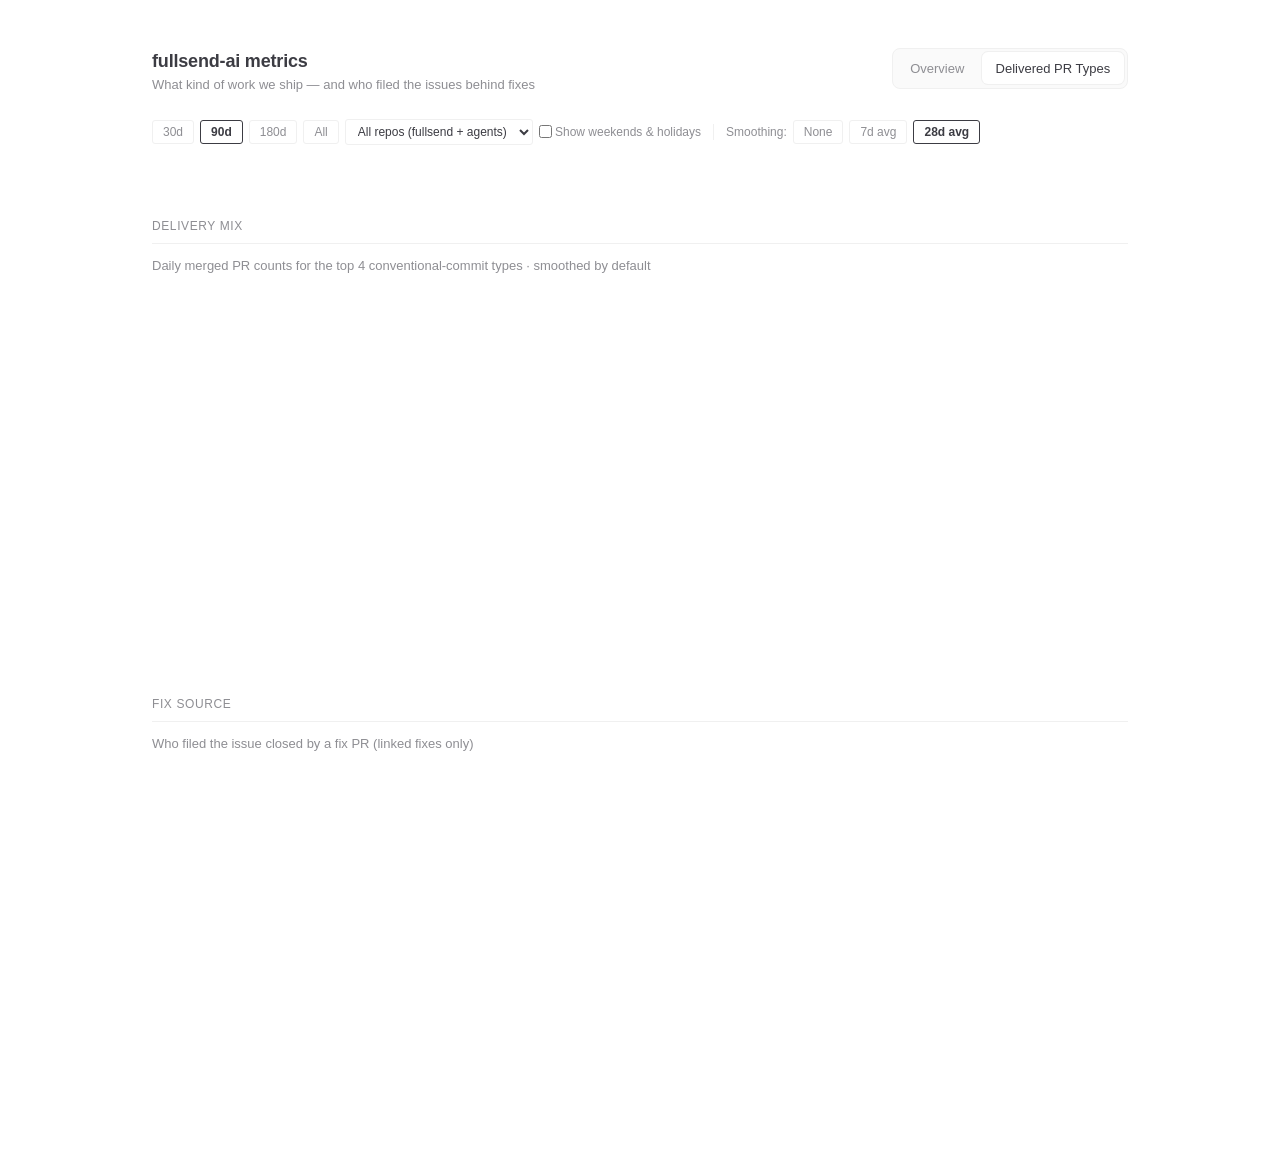
==== docs/delivered-pr-types.html @ 55662b65 "feat: add delivered PR type metrics and dashboard tab Add daily collector for conventional-commit PR" ====
<!DOCTYPE html>
<html lang="en">
<head>
  <meta charset="utf-8">
  <meta name="viewport" content="width=device-width, initial-scale=1">
  <title>Delivered PR Types — fullsend-ai metrics</title>
  <link rel="stylesheet" href="style.css">
  <script src="https://d3js.org/d3.v7.min.js"></script>
</head>
<body class="page-delivered">
  <header class="page-header">
    <div>
      <h1>fullsend-ai metrics</h1>
      <p class="subtitle">What kind of work we ship — and who filed the issues behind fixes</p>
    </div>
    <nav class="page-tabs" aria-label="Dashboard sections">
      <a href="index.html">Overview</a>
      <a href="delivered-pr-types.html" class="active">Delivered PR Types</a>
    </nav>
  </header>

  <div class="controls" id="controls">
    <button class="range-btn" data-days="30">30d</button>
    <button class="range-btn active" data-days="90">90d</button>
    <button class="range-btn" data-days="180">180d</button>
    <button class="range-btn" data-days="0">All</button>
    <select id="repo-filter">
      <option value="__all__" selected>All repos (fullsend + agents)</option>
      <option value="fullsend">fullsend</option>
      <option value="agents">agents</option>
    </select>
    <label class="toggle-label"><input type="checkbox" id="weekends-toggle"> Show weekends &amp; holidays</label>
    <span class="controls-sep"></span>
    <span class="toggle-label">Smoothing:</span>
    <button class="smooth-btn" data-days="0">None</button>
    <button class="smooth-btn" data-days="7">7d avg</button>
    <button class="smooth-btn active" data-days="28">28d avg</button>
  </div>

  <div class="stat-hero" id="hero"></div>

  <div class="chart-section chart-tall">
    <h2>Delivery mix</h2>
    <p class="subtitle">Daily merged PR counts for the top 4 conventional-commit types · smoothed by default</p>
    <div id="chart-pr-type"></div>
  </div>

  <div class="chart-section">
    <h2>Fix source</h2>
    <p class="subtitle">Who filed the issue closed by a fix PR (linked fixes only)</p>
    <div class="fix-buckets" id="fix-buckets"></div>
    <div id="chart-fix-source" class="chart-fix-follow"></div>
  </div>

  <div class="tooltip" id="tooltip"></div>
  <script src="delivered-pr-types.js"></script>
</body>
</html>
---- docs/style.css ----
:root {
  --bg: #fff;
  --fg: #3c3c43;
  --fg-light: #8e8e93;
  --border: #f0f0f0;
  --surface: #fafafa;
  --accent: #f26522;
  --positive: #34c759;
  --negative: #ff3b30;
  --chart-1: #4269d0;
  --chart-2: #efb118;
  --chart-3: #ff725c;
  --chart-4: #6cc5b0;
  --chart-5: #3ca951;
}

@media (prefers-color-scheme: dark) {
  :root {
    --bg: #1a1a1a;
    --fg: #e5e5e7;
    --fg-light: #8e8e93;
    --border: #2c2c2e;
    --surface: #222;
    --accent: #f4845f;
    --positive: #30d158;
    --negative: #ff453a;
    --chart-1: #6b93f7;
    --chart-2: #f5c842;
    --chart-3: #ff8f7a;
    --chart-4: #7dd8c4;
    --chart-5: #4fbc6b;
  }
}

* { margin: 0; padding: 0; box-sizing: border-box; }

body {
  font-family: -apple-system, BlinkMacSystemFont, "avenir next", avenir, helvetica, "helvetica neue", ubuntu, roboto, noto, "segoe ui", arial, sans-serif;
  font-size: 15px;
  background: var(--bg);
  color: var(--fg);
  line-height: 1.5;
  padding: 3rem 2rem;
  max-width: 960px;
  margin: 0 auto;
}

body.page-delivered {
  max-width: 1040px;
}

/* --- Top page tabs --- */

.page-header {
  display: flex;
  flex-wrap: wrap;
  align-items: flex-start;
  justify-content: space-between;
  gap: 1rem;
  margin-bottom: 1.5rem;
}

.page-header .subtitle {
  margin-bottom: 0;
}

.page-tabs {
  display: flex;
  gap: 0.25rem;
  padding: 0.2rem;
  background: var(--surface);
  border: 1px solid var(--border);
  border-radius: 8px;
}

.page-tabs a {
  padding: 0.4rem 0.85rem;
  border-radius: 6px;
  font-size: 0.8125rem;
  color: var(--fg-light);
  text-decoration: none;
  font-weight: 500;
}

.page-tabs a:hover {
  color: var(--fg);
}

.page-tabs a.active {
  background: var(--bg);
  color: var(--fg);
  box-shadow: 0 0 0 1px var(--border);
}

.stat-hero {
  display: grid;
  grid-template-columns: repeat(auto-fit, minmax(130px, 1fr));
  gap: 0.75rem;
  margin-bottom: 2rem;
}

.stat-hero .stat {
  background: var(--surface);
  border: 1px solid var(--border);
  border-radius: 10px;
  padding: 0.9rem 1rem;
  text-align: center;
}

.stat-hero .val {
  font-size: 1.6rem;
  font-weight: 650;
  font-variant-numeric: tabular-nums;
  line-height: 1.15;
}

.stat-hero .lbl {
  color: var(--fg-light);
  font-size: 0.72rem;
  margin-top: 0.3rem;
}

.fix-buckets {
  display: grid;
  grid-template-columns: repeat(3, 1fr);
  gap: 0.85rem;
  margin: 0.75rem 0 0.5rem;
}

@media (max-width: 720px) {
  .fix-buckets { grid-template-columns: 1fr; }
}

.fix-bucket {
  border: 1px solid var(--border);
  border-radius: 12px;
  padding: 1.15rem 1rem;
  text-align: center;
  background: var(--surface);
}

.fix-bucket.core { border-color: color-mix(in srgb, var(--chart-1) 45%, var(--border)); }
.fix-bucket.external { border-color: color-mix(in srgb, var(--chart-5) 45%, var(--border)); }
.fix-bucket.bot { border-color: color-mix(in srgb, var(--accent) 45%, var(--border)); }

.fix-bucket .pct {
  font-size: 2.25rem;
  font-weight: 700;
  line-height: 1;
  font-variant-numeric: tabular-nums;
}

.fix-bucket.core .pct { color: var(--chart-1); }
.fix-bucket.external .pct { color: var(--chart-5); }
.fix-bucket.bot .pct { color: var(--accent); }

.fix-bucket .label {
  margin-top: 0.45rem;
  font-size: 0.9rem;
  font-weight: 550;
}

.fix-bucket .sub {
  margin-top: 0.25rem;
  font-size: 0.75rem;
  color: var(--fg-light);
}

.period-grid {
  display: grid;
  grid-template-columns: repeat(3, 1fr);
  gap: 0.85rem;
}

@media (max-width: 800px) {
  .period-grid { grid-template-columns: 1fr; }
}

.period-card {
  border: 1px solid var(--border);
  border-radius: 12px;
  padding: 1rem 1.1rem;
  background: var(--surface);
}

.period-card .meta {
  font-size: 0.75rem;
  color: var(--fg-light);
}

.period-card .total {
  font-size: 1.75rem;
  font-weight: 700;
  font-variant-numeric: tabular-nums;
  margin-top: 0.15rem;
}

.period-card .sub {
  font-size: 0.75rem;
  color: var(--fg-light);
  margin-bottom: 0.75rem;
}

.period-card .bar-row {
  display: grid;
  grid-template-columns: 42px 1fr 40px;
  gap: 0.4rem;
  align-items: center;
  margin: 0.3rem 0;
  font-size: 0.75rem;
}

.period-card .bar-label { color: var(--fg-light); font-family: ui-monospace, monospace; }
.period-card .bar-track {
  height: 6px;
  background: var(--border);
  border-radius: 3px;
  overflow: hidden;
}
.period-card .bar-fill { height: 100%; border-radius: 3px; }
.period-card .bar-pct {
  text-align: right;
  font-variant-numeric: tabular-nums;
  color: var(--fg-light);
}

.period-card .fix-line {
  margin-top: 0.75rem;
  padding-top: 0.65rem;
  border-top: 1px solid var(--border);
  font-size: 0.72rem;
  color: var(--fg-light);
  line-height: 1.4;
}

.stat-hero .stat-wide {
  grid-column: span 2;
  text-align: left;
}

.stat-hero .val-sm {
  font-size: 0.95rem;
  font-weight: 600;
  font-variant-numeric: tabular-nums;
  line-height: 1.35;
  margin-top: 0.15rem;
}

.chart-fix-follow {
  margin-top: 1rem;
  min-height: 260px;
}

.chart-tall #chart-pr-type {
  min-height: 340px;
}

.chart-legend {
  display: flex;
  flex-wrap: wrap;
  gap: 0.55rem 1rem;
  margin-top: 0.65rem;
  padding-left: 0.25rem;
}

.chart-legend-item {
  display: inline-flex;
  align-items: center;
  gap: 0.35rem;
  font-size: 0.75rem;
  color: var(--fg-light);
}

.chart-legend-item .swatch {
  width: 10px;
  height: 10px;
  border-radius: 2px;
  flex-shrink: 0;
}

/* --- Floating ToC --- */

.toc {
  position: fixed;
  top: 3rem;
  left: calc(50% + 500px);
  display: flex;
  flex-direction: column;
  gap: 0.375rem;
}

.toc a {
  font-size: 0.6875rem;
  color: var(--fg-light);
  text-decoration: none;
  white-space: nowrap;
  transition: color 0.1s;
}

.toc a:hover,
.toc a.active {
  color: var(--fg);
}

.toc a.active {
  font-weight: 600;
}

@media (max-width: 1200px) {
  .toc { display: none; }
}

h1 {
  font-size: 1.125rem;
  font-weight: 600;
  letter-spacing: -0.01em;
}

.subtitle {
  color: var(--fg-light);
  font-size: 0.8125rem;
  margin-bottom: 2rem;
}

.section-label {
  font-size: 0.6875rem;
  font-weight: 500;
  color: var(--fg-light);
  text-transform: uppercase;
  letter-spacing: 0.05em;
  margin-bottom: 0.5rem;
}

/* --- Controls --- */

.controls {
  display: flex;
  gap: 0.375rem;
  margin-bottom: 2.5rem;
  flex-wrap: wrap;
  align-items: center;
}

.controls button {
  padding: 0.25rem 0.625rem;
  border: 1px solid var(--border);
  background: var(--bg);
  color: var(--fg-light);
  border-radius: 3px;
  cursor: pointer;
  font-size: 0.75rem;
  font-family: inherit;
  transition: color 0.1s, border-color 0.1s;
}

.controls button:hover {
  color: var(--fg);
  border-color: var(--fg-light);
}

.controls button.active {
  color: var(--fg);
  border-color: var(--fg);
  font-weight: 600;
}

.controls select {
  padding: 0.25rem 0.5rem;
  border: 1px solid var(--border);
  background: var(--bg);
  color: var(--fg);
  border-radius: 3px;
  font-size: 0.75rem;
  font-family: inherit;
}

.toggle-label {
  font-size: 0.75rem;
  color: var(--fg-light);
  cursor: pointer;
  display: flex;
  align-items: center;
  gap: 0.2rem;
}

.controls-sep {
  width: 1px;
  height: 1rem;
  background: var(--border);
  margin: 0 0.375rem;
}

/* --- Summary cards --- */

.summary-cards {
  display: grid;
  grid-template-columns: repeat(auto-fit, minmax(140px, 1fr));
  gap: 1px;
  background: var(--border);
  border: 1px solid var(--border);
  border-radius: 4px;
  margin-bottom: 3rem;
  overflow: hidden;
}

.card {
  background: var(--bg);
  padding: 0.875rem 1rem;
}

.card .label {
  font-size: 0.625rem;
  color: var(--fg-light);
  text-transform: uppercase;
  letter-spacing: 0.06em;
  font-weight: 500;
}

.card .value {
  font-size: 1.25rem;
  font-weight: 600;
  margin: 0.125rem 0;
  letter-spacing: -0.02em;
}

.card .delta {
  font-size: 0.6875rem;
}

.card .delta.positive { color: var(--positive); }
.card .delta.negative { color: var(--negative); }

/* --- Charts --- */

.chart-section {
  margin-bottom: 3rem;
}

.chart-section h2 {
  font-size: 0.75rem;
  font-weight: 500;
  color: var(--fg-light);
  text-transform: uppercase;
  letter-spacing: 0.05em;
  margin-bottom: 0.75rem;
  padding-bottom: 0.5rem;
  border-bottom: 1px solid var(--border);
}

.chart-section svg { width: 100%; overflow: visible; }

.axis text {
  fill: var(--fg-light);
  font-size: 0.625rem;
  font-family: inherit;
}

.axis path, .axis line { stroke: var(--border); }
.grid line { stroke: var(--border); stroke-opacity: 0.5; }
.grid path { stroke: none; }

.dora-line { stroke-dasharray: 4 3; stroke-width: 1; opacity: 0.5; }
.dora-label { font-size: 0.5625rem; font-weight: 500; }

/* --- Tooltip --- */

.tooltip {
  position: absolute;
  background: var(--bg);
  border: 1px solid var(--border);
  border-radius: 4px;
  padding: 0.5rem 0.625rem;
  font-size: 0.6875rem;
  line-height: 1.4;
  pointer-events: none;
  opacity: 0;
  transition: opacity 0.1s;
  z-index: 10;
  box-shadow: 0 2px 8px rgba(0,0,0,0.06);
}

/* --- Table --- */

table {
  width: 100%;
  border-collapse: collapse;
  font-size: 0.75rem;
}

th, td {
  text-align: left;
  padding: 0.375rem 0.625rem;
  border-bottom: 1px solid var(--border);
}

th {
  cursor: pointer;
  user-select: none;
  color: var(--fg-light);
  font-weight: 500;
  font-size: 0.6875rem;
  text-transform: uppercase;
  letter-spacing: 0.04em;
}

th:hover { color: var(--fg); }
tr:hover td { background: var(--surface); }

/* --- Rework details --- */

.details-panel {
  max-height: 180px;
  overflow-y: auto;
  font-size: 0.6875rem;
  margin-top: 0.5rem;
}

.details-panel a {
  color: var(--accent);
  text-decoration: none;
}

.details-panel a:hover {
  text-decoration: underline;
}

.details-panel table {
  font-size: 0.6875rem;
}

/* --- Mobile --- */

@media (max-width: 600px) {
  body {
    padding: 1.5rem 1rem;
  }

  h1 { font-size: 1rem; }

  .summary-cards {
    grid-template-columns: repeat(auto-fit, minmax(100px, 1fr));
    margin-bottom: 2rem;
  }

  .card {
    padding: 0.625rem 0.75rem;
  }

  .card .value {
    font-size: 1rem;
  }

  .card .delta {
    font-size: 0.625rem;
  }

  .controls {
    gap: 0.25rem;
    margin-bottom: 1.5rem;
  }

  .controls-sep {
    display: none;
  }

  .chart-section {
    margin-bottom: 2rem;
  }

  table {
    display: block;
    overflow-x: auto;
    -webkit-overflow-scrolling: touch;
  }

  th, td {
    padding: 0.25rem 0.5rem;
    white-space: nowrap;
  }
}

/* --- Details Page --- */
.details-header {
  display: flex;
  align-items: center;
  gap: 1.5rem;
  flex-wrap: wrap;
  margin-bottom: 1.5rem;
}

.details-header h1 {
  margin: 0;
  font-size: 1.25rem;
}

.details-header a {
  color: var(--accent);
  text-decoration: none;
  font-size: 0.875rem;
}

.details-header a:hover {
  text-decoration: underline;
}

.date-picker {
  display: flex;
  align-items: center;
  gap: 0.5rem;
  font-size: 0.8125rem;
}

.date-picker input[type="date"] {
  background: var(--surface);
  color: var(--fg);
  border: 1px solid var(--border);
  border-radius: 4px;
  padding: 0.25rem 0.5rem;
  font-size: 0.8125rem;
}

.date-picker button {
  background: var(--accent);
  color: #fff;
  border: none;
  border-radius: 4px;
  padding: 0.25rem 0.75rem;
  cursor: pointer;
  font-size: 0.8125rem;
}

.detail-section {
  margin-bottom: 2rem;
}

.detail-section h2 {
  cursor: pointer;
  user-select: none;
  font-size: 1rem;
  display: flex;
  align-items: center;
  gap: 0.5rem;
}

.detail-section h2::before {
  content: "▾";
  font-size: 0.75rem;
  transition: transform 0.15s;
}

.detail-section.collapsed h2::before {
  transform: rotate(-90deg);
}

.detail-section.collapsed .detail-body {
  display: none;
}

.detail-summary {
  color: var(--fg-light);
  font-size: 0.8125rem;
  margin: 0.25rem 0 0.75rem;
}

.detail-table {
  width: 100%;
  border-collapse: collapse;
  font-size: 0.75rem;
}

.detail-table thead {
  position: sticky;
  top: 0;
  z-index: 1;
}

.detail-table th {
  background: var(--surface);
  text-transform: uppercase;
  font-size: 0.6875rem;
  color: var(--fg-light);
  padding: 0.375rem 0.625rem;
  text-align: left;
  cursor: pointer;
  white-space: nowrap;
}

.detail-table th:hover {
  color: var(--fg);
}

.detail-table th .sort-arrow {
  margin-left: 0.25rem;
  font-size: 0.5rem;
}

.detail-table td {
  padding: 0.375rem 0.625rem;
  border-top: 1px solid var(--border);
}

.detail-table tbody tr:hover td {
  background: var(--surface);
}

.detail-table tbody tr:nth-child(even) td {
  background: color-mix(in srgb, var(--surface) 50%, transparent);
}

.detail-table tbody tr:nth-child(even):hover td {
  background: var(--surface);
}

.detail-table a {
  color: var(--accent);
  text-decoration: none;
}

.detail-table a:hover {
  text-decoration: underline;
}

.tag {
  display: inline-block;
  padding: 0.1rem 0.4rem;
  border-radius: 3px;
  font-size: 0.625rem;
  font-weight: 600;
  text-transform: uppercase;
}

.tag-yes, .tag-failure {
  background: color-mix(in srgb, var(--negative) 15%, transparent);
  color: var(--negative);
}

.tag-no, .tag-success {
  background: color-mix(in srgb, var(--positive) 15%, transparent);
  color: var(--positive);
}

.tag-opened {
  background: color-mix(in srgb, var(--chart-1) 15%, transparent);
  color: var(--chart-1);
}

.tag-merged {
  background: color-mix(in srgb, var(--positive) 15%, transparent);
  color: var(--positive);
}

.tag-closed {
  background: color-mix(in srgb, var(--negative) 15%, transparent);
  color: var(--negative);
}

.row-highlight td {
  background: color-mix(in srgb, var(--negative) 6%, transparent) !important;
}
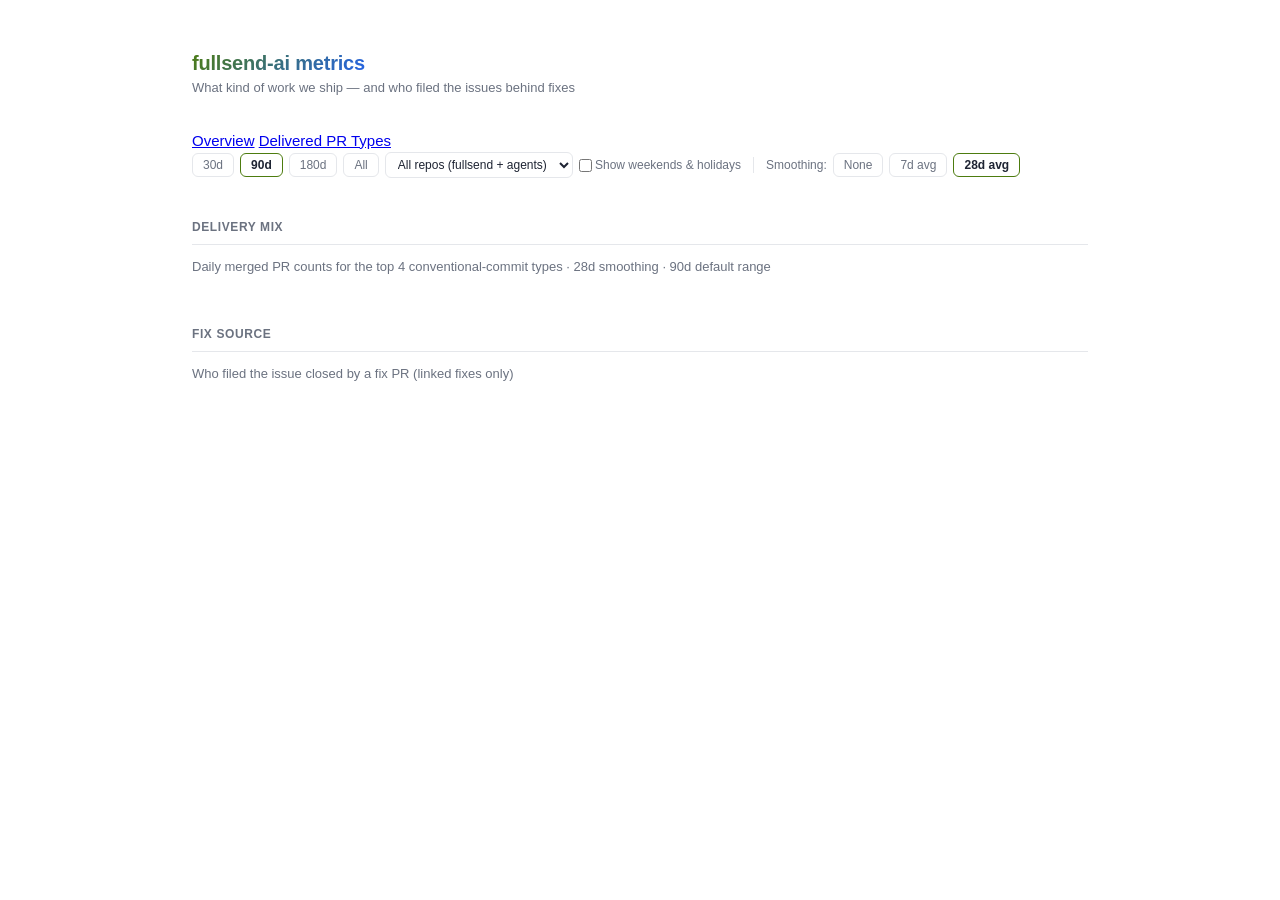
==== commit 2528f3f9: "fix: address PR review findings for PR type collector - Skip existing rows per (date, repo) and dedu" ====
--- a/docs/delivered-pr-types.html
+++ b/docs/delivered-pr-types.html
@@ -41,7 +41,7 @@
 
   <div class="chart-section chart-tall">
     <h2>Delivery mix</h2>
-    <p class="subtitle">Daily merged PR counts for the top 4 conventional-commit types · smoothed by default</p>
+    <p class="subtitle">Daily merged PR counts for the top 4 conventional-commit types · 28d smoothing · 90d default range</p>
     <div id="chart-pr-type"></div>
   </div>
 
--- a/docs/style.css
+++ b/docs/style.css
@@ -1,41 +1,59 @@
+/* Palette + type follow fullsend.sh's "Fullsend Lime" brand (see fullsend-ai/fullsend
+   docs/.vitepress/theme/custom.css): lime-to-blue gradient accents, Plus Jakarta Sans
+   for text, JetBrains Mono for numbers/code. */
 :root {
-  --bg: #fff;
-  --fg: #3c3c43;
-  --fg-light: #8e8e93;
-  --border: #f0f0f0;
-  --surface: #fafafa;
-  --accent: #f26522;
-  --positive: #34c759;
-  --negative: #ff3b30;
-  --chart-1: #4269d0;
-  --chart-2: #efb118;
-  --chart-3: #ff725c;
-  --chart-4: #6cc5b0;
-  --chart-5: #3ca951;
-}
-
-@media (prefers-color-scheme: dark) {
+  --bg: #0c1220;
+  --fg: #e8edf4;
+  --fg-light: #8fa1bc;
+  --border: #223047;
+  --surface: #131c2e;
+  --accent: #c4ff0e;
+  --accent-2: #5cb3ff;
+  --accent-contrast: #0c1220;
+  --gradient: linear-gradient(135deg, var(--accent), var(--accent-2));
+  --positive: #4ade80;
+  --negative: #f87171;
+  --chart-1: #5cb3ff;
+  --chart-2: #f5c842;
+  --chart-3: #ff8f5c;
+  --chart-4: #c4ff0e;
+  --chart-5: #2dd4bf;
+  --radius: 10px;
+}
+
+@media (prefers-color-scheme: light) {
   :root {
-    --bg: #1a1a1a;
-    --fg: #e5e5e7;
-    --fg-light: #8e8e93;
-    --border: #2c2c2e;
-    --surface: #222;
-    --accent: #f4845f;
-    --positive: #30d158;
-    --negative: #ff453a;
-    --chart-1: #6b93f7;
-    --chart-2: #f5c842;
-    --chart-3: #ff8f7a;
-    --chart-4: #7dd8c4;
-    --chart-5: #4fbc6b;
+    --bg: #fff;
+    --fg: #1e2433;
+    --fg-light: #6b7280;
+    --border: #e5e7eb;
+    --surface: #f8fafc;
+    --accent: #4d7c0f;
+    --accent-2: #2563eb;
+    --accent-contrast: #fff;
+    --positive: #16a34a;
+    --negative: #dc2626;
+    --chart-1: #2563eb;
+    --chart-2: #eab308;
+    --chart-3: #f97316;
+    --chart-4: #4d7c0f;
+    --chart-5: #0d9488;
   }
 }
 
 * { margin: 0; padding: 0; box-sizing: border-box; }
 
+* {
+  scrollbar-width: thin;
+  scrollbar-color: var(--fg-light) transparent;
+}
+
+::-webkit-scrollbar { width: 6px; height: 6px; }
+::-webkit-scrollbar-track { background: transparent; }
+::-webkit-scrollbar-thumb { background: var(--fg-light); border-radius: 3px; }
+
 body {
-  font-family: -apple-system, BlinkMacSystemFont, "avenir next", avenir, helvetica, "helvetica neue", ubuntu, roboto, noto, "segoe ui", arial, sans-serif;
+  font-family: "Plus Jakarta Sans", -apple-system, BlinkMacSystemFont, "avenir next", avenir, helvetica, "helvetica neue", ubuntu, roboto, noto, "segoe ui", arial, sans-serif;
   font-size: 15px;
   background: var(--bg);
   color: var(--fg);
@@ -43,239 +61,6 @@
   padding: 3rem 2rem;
   max-width: 960px;
   margin: 0 auto;
-}
-
-body.page-delivered {
-  max-width: 1040px;
-}
-
-/* --- Top page tabs --- */
-
-.page-header {
-  display: flex;
-  flex-wrap: wrap;
-  align-items: flex-start;
-  justify-content: space-between;
-  gap: 1rem;
-  margin-bottom: 1.5rem;
-}
-
-.page-header .subtitle {
-  margin-bottom: 0;
-}
-
-.page-tabs {
-  display: flex;
-  gap: 0.25rem;
-  padding: 0.2rem;
-  background: var(--surface);
-  border: 1px solid var(--border);
-  border-radius: 8px;
-}
-
-.page-tabs a {
-  padding: 0.4rem 0.85rem;
-  border-radius: 6px;
-  font-size: 0.8125rem;
-  color: var(--fg-light);
-  text-decoration: none;
-  font-weight: 500;
-}
-
-.page-tabs a:hover {
-  color: var(--fg);
-}
-
-.page-tabs a.active {
-  background: var(--bg);
-  color: var(--fg);
-  box-shadow: 0 0 0 1px var(--border);
-}
-
-.stat-hero {
-  display: grid;
-  grid-template-columns: repeat(auto-fit, minmax(130px, 1fr));
-  gap: 0.75rem;
-  margin-bottom: 2rem;
-}
-
-.stat-hero .stat {
-  background: var(--surface);
-  border: 1px solid var(--border);
-  border-radius: 10px;
-  padding: 0.9rem 1rem;
-  text-align: center;
-}
-
-.stat-hero .val {
-  font-size: 1.6rem;
-  font-weight: 650;
-  font-variant-numeric: tabular-nums;
-  line-height: 1.15;
-}
-
-.stat-hero .lbl {
-  color: var(--fg-light);
-  font-size: 0.72rem;
-  margin-top: 0.3rem;
-}
-
-.fix-buckets {
-  display: grid;
-  grid-template-columns: repeat(3, 1fr);
-  gap: 0.85rem;
-  margin: 0.75rem 0 0.5rem;
-}
-
-@media (max-width: 720px) {
-  .fix-buckets { grid-template-columns: 1fr; }
-}
-
-.fix-bucket {
-  border: 1px solid var(--border);
-  border-radius: 12px;
-  padding: 1.15rem 1rem;
-  text-align: center;
-  background: var(--surface);
-}
-
-.fix-bucket.core { border-color: color-mix(in srgb, var(--chart-1) 45%, var(--border)); }
-.fix-bucket.external { border-color: color-mix(in srgb, var(--chart-5) 45%, var(--border)); }
-.fix-bucket.bot { border-color: color-mix(in srgb, var(--accent) 45%, var(--border)); }
-
-.fix-bucket .pct {
-  font-size: 2.25rem;
-  font-weight: 700;
-  line-height: 1;
-  font-variant-numeric: tabular-nums;
-}
-
-.fix-bucket.core .pct { color: var(--chart-1); }
-.fix-bucket.external .pct { color: var(--chart-5); }
-.fix-bucket.bot .pct { color: var(--accent); }
-
-.fix-bucket .label {
-  margin-top: 0.45rem;
-  font-size: 0.9rem;
-  font-weight: 550;
-}
-
-.fix-bucket .sub {
-  margin-top: 0.25rem;
-  font-size: 0.75rem;
-  color: var(--fg-light);
-}
-
-.period-grid {
-  display: grid;
-  grid-template-columns: repeat(3, 1fr);
-  gap: 0.85rem;
-}
-
-@media (max-width: 800px) {
-  .period-grid { grid-template-columns: 1fr; }
-}
-
-.period-card {
-  border: 1px solid var(--border);
-  border-radius: 12px;
-  padding: 1rem 1.1rem;
-  background: var(--surface);
-}
-
-.period-card .meta {
-  font-size: 0.75rem;
-  color: var(--fg-light);
-}
-
-.period-card .total {
-  font-size: 1.75rem;
-  font-weight: 700;
-  font-variant-numeric: tabular-nums;
-  margin-top: 0.15rem;
-}
-
-.period-card .sub {
-  font-size: 0.75rem;
-  color: var(--fg-light);
-  margin-bottom: 0.75rem;
-}
-
-.period-card .bar-row {
-  display: grid;
-  grid-template-columns: 42px 1fr 40px;
-  gap: 0.4rem;
-  align-items: center;
-  margin: 0.3rem 0;
-  font-size: 0.75rem;
-}
-
-.period-card .bar-label { color: var(--fg-light); font-family: ui-monospace, monospace; }
-.period-card .bar-track {
-  height: 6px;
-  background: var(--border);
-  border-radius: 3px;
-  overflow: hidden;
-}
-.period-card .bar-fill { height: 100%; border-radius: 3px; }
-.period-card .bar-pct {
-  text-align: right;
-  font-variant-numeric: tabular-nums;
-  color: var(--fg-light);
-}
-
-.period-card .fix-line {
-  margin-top: 0.75rem;
-  padding-top: 0.65rem;
-  border-top: 1px solid var(--border);
-  font-size: 0.72rem;
-  color: var(--fg-light);
-  line-height: 1.4;
-}
-
-.stat-hero .stat-wide {
-  grid-column: span 2;
-  text-align: left;
-}
-
-.stat-hero .val-sm {
-  font-size: 0.95rem;
-  font-weight: 600;
-  font-variant-numeric: tabular-nums;
-  line-height: 1.35;
-  margin-top: 0.15rem;
-}
-
-.chart-fix-follow {
-  margin-top: 1rem;
-  min-height: 260px;
-}
-
-.chart-tall #chart-pr-type {
-  min-height: 340px;
-}
-
-.chart-legend {
-  display: flex;
-  flex-wrap: wrap;
-  gap: 0.55rem 1rem;
-  margin-top: 0.65rem;
-  padding-left: 0.25rem;
-}
-
-.chart-legend-item {
-  display: inline-flex;
-  align-items: center;
-  gap: 0.35rem;
-  font-size: 0.75rem;
-  color: var(--fg-light);
-}
-
-.chart-legend-item .swatch {
-  width: 10px;
-  height: 10px;
-  border-radius: 2px;
-  flex-shrink: 0;
 }
 
 /* --- Floating ToC --- */
@@ -311,9 +96,14 @@
 }
 
 h1 {
-  font-size: 1.125rem;
-  font-weight: 600;
+  font-size: 1.25rem;
+  font-weight: 800;
   letter-spacing: -0.01em;
+  display: inline-block;
+  background: var(--gradient);
+  -webkit-background-clip: text;
+  background-clip: text;
+  -webkit-text-fill-color: transparent;
 }
 
 .subtitle {
@@ -324,7 +114,7 @@
 
 .section-label {
   font-size: 0.6875rem;
-  font-weight: 500;
+  font-weight: 600;
   color: var(--fg-light);
   text-transform: uppercase;
   letter-spacing: 0.05em;
@@ -346,7 +136,7 @@
   border: 1px solid var(--border);
   background: var(--bg);
   color: var(--fg-light);
-  border-radius: 3px;
+  border-radius: 6px;
   cursor: pointer;
   font-size: 0.75rem;
   font-family: inherit;
@@ -355,12 +145,12 @@
 
 .controls button:hover {
   color: var(--fg);
-  border-color: var(--fg-light);
+  border-color: var(--accent);
 }
 
 .controls button.active {
   color: var(--fg);
-  border-color: var(--fg);
+  border-color: var(--accent);
   font-weight: 600;
 }
 
@@ -369,7 +159,7 @@
   border: 1px solid var(--border);
   background: var(--bg);
   color: var(--fg);
-  border-radius: 3px;
+  border-radius: 6px;
   font-size: 0.75rem;
   font-family: inherit;
 }
@@ -398,7 +188,7 @@
   gap: 1px;
   background: var(--border);
   border: 1px solid var(--border);
-  border-radius: 4px;
+  border-radius: var(--radius);
   margin-bottom: 3rem;
   overflow: hidden;
 }
@@ -413,10 +203,11 @@
   color: var(--fg-light);
   text-transform: uppercase;
   letter-spacing: 0.06em;
-  font-weight: 500;
+  font-weight: 600;
 }
 
 .card .value {
+  font-family: "JetBrains Mono", ui-monospace, monospace;
   font-size: 1.25rem;
   font-weight: 600;
   margin: 0.125rem 0;
@@ -438,7 +229,7 @@
 
 .chart-section h2 {
   font-size: 0.75rem;
-  font-weight: 500;
+  font-weight: 600;
   color: var(--fg-light);
   text-transform: uppercase;
   letter-spacing: 0.05em;
@@ -468,7 +259,7 @@
   position: absolute;
   background: var(--bg);
   border: 1px solid var(--border);
-  border-radius: 4px;
+  border-radius: 8px;
   padding: 0.5rem 0.625rem;
   font-size: 0.6875rem;
   line-height: 1.4;
@@ -476,7 +267,7 @@
   opacity: 0;
   transition: opacity 0.1s;
   z-index: 10;
-  box-shadow: 0 2px 8px rgba(0,0,0,0.06);
+  box-shadow: 0 4px 16px rgba(0,0,0,0.08);
 }
 
 /* --- Table --- */
@@ -497,7 +288,7 @@
   cursor: pointer;
   user-select: none;
   color: var(--fg-light);
-  font-weight: 500;
+  font-weight: 600;
   font-size: 0.6875rem;
   text-transform: uppercase;
   letter-spacing: 0.04em;
@@ -516,12 +307,17 @@
 }
 
 .details-panel a {
-  color: var(--accent);
+  color: var(--accent-2);
   text-decoration: none;
+  background-image: linear-gradient(var(--accent-2), var(--accent-2));
+  background-size: 0% 1px;
+  background-position: 0 100%;
+  background-repeat: no-repeat;
+  transition: background-size 0.2s ease;
 }
 
 .details-panel a:hover {
-  text-decoration: underline;
+  background-size: 100% 1px;
 }
 
 .details-panel table {
@@ -535,7 +331,7 @@
     padding: 1.5rem 1rem;
   }
 
-  h1 { font-size: 1rem; }
+  h1 { font-size: 1.125rem; }
 
   .summary-cards {
     grid-template-columns: repeat(auto-fit, minmax(100px, 1fr));
@@ -590,17 +386,22 @@
 
 .details-header h1 {
   margin: 0;
-  font-size: 1.25rem;
+  font-size: 1.375rem;
 }
 
 .details-header a {
-  color: var(--accent);
+  color: var(--accent-2);
   text-decoration: none;
   font-size: 0.875rem;
+  background-image: linear-gradient(var(--accent-2), var(--accent-2));
+  background-size: 0% 1px;
+  background-position: 0 100%;
+  background-repeat: no-repeat;
+  transition: background-size 0.2s ease;
 }
 
 .details-header a:hover {
-  text-decoration: underline;
+  background-size: 100% 1px;
 }
 
 .date-picker {
@@ -614,19 +415,20 @@
   background: var(--surface);
   color: var(--fg);
   border: 1px solid var(--border);
-  border-radius: 4px;
+  border-radius: 6px;
   padding: 0.25rem 0.5rem;
   font-size: 0.8125rem;
 }
 
 .date-picker button {
-  background: var(--accent);
-  color: #fff;
+  background: var(--gradient);
+  color: var(--accent-contrast);
   border: none;
-  border-radius: 4px;
+  border-radius: 6px;
   padding: 0.25rem 0.75rem;
   cursor: pointer;
   font-size: 0.8125rem;
+  font-weight: 600;
 }
 
 .detail-section {
@@ -637,6 +439,7 @@
   cursor: pointer;
   user-select: none;
   font-size: 1rem;
+  font-weight: 700;
   display: flex;
   align-items: center;
   gap: 0.5rem;
@@ -645,6 +448,7 @@
 .detail-section h2::before {
   content: "▾";
   font-size: 0.75rem;
+  color: var(--accent);
   transition: transform 0.15s;
 }
 
@@ -675,8 +479,11 @@
 }
 
 .detail-table th {
-  background: var(--surface);
+  background: color-mix(in srgb, var(--surface) 85%, transparent);
+  backdrop-filter: blur(8px);
+  -webkit-backdrop-filter: blur(8px);
   text-transform: uppercase;
+  font-weight: 600;
   font-size: 0.6875rem;
   color: var(--fg-light);
   padding: 0.375rem 0.625rem;
@@ -712,20 +519,25 @@
 }
 
 .detail-table a {
-  color: var(--accent);
+  color: var(--accent-2);
   text-decoration: none;
+  background-image: linear-gradient(var(--accent-2), var(--accent-2));
+  background-size: 0% 1px;
+  background-position: 0 100%;
+  background-repeat: no-repeat;
+  transition: background-size 0.2s ease;
 }
 
 .detail-table a:hover {
-  text-decoration: underline;
+  background-size: 100% 1px;
 }
 
 .tag {
   display: inline-block;
-  padding: 0.1rem 0.4rem;
-  border-radius: 3px;
+  padding: 0.1rem 0.5rem;
+  border-radius: 999px;
   font-size: 0.625rem;
-  font-weight: 600;
+  font-weight: 700;
   text-transform: uppercase;
 }
 
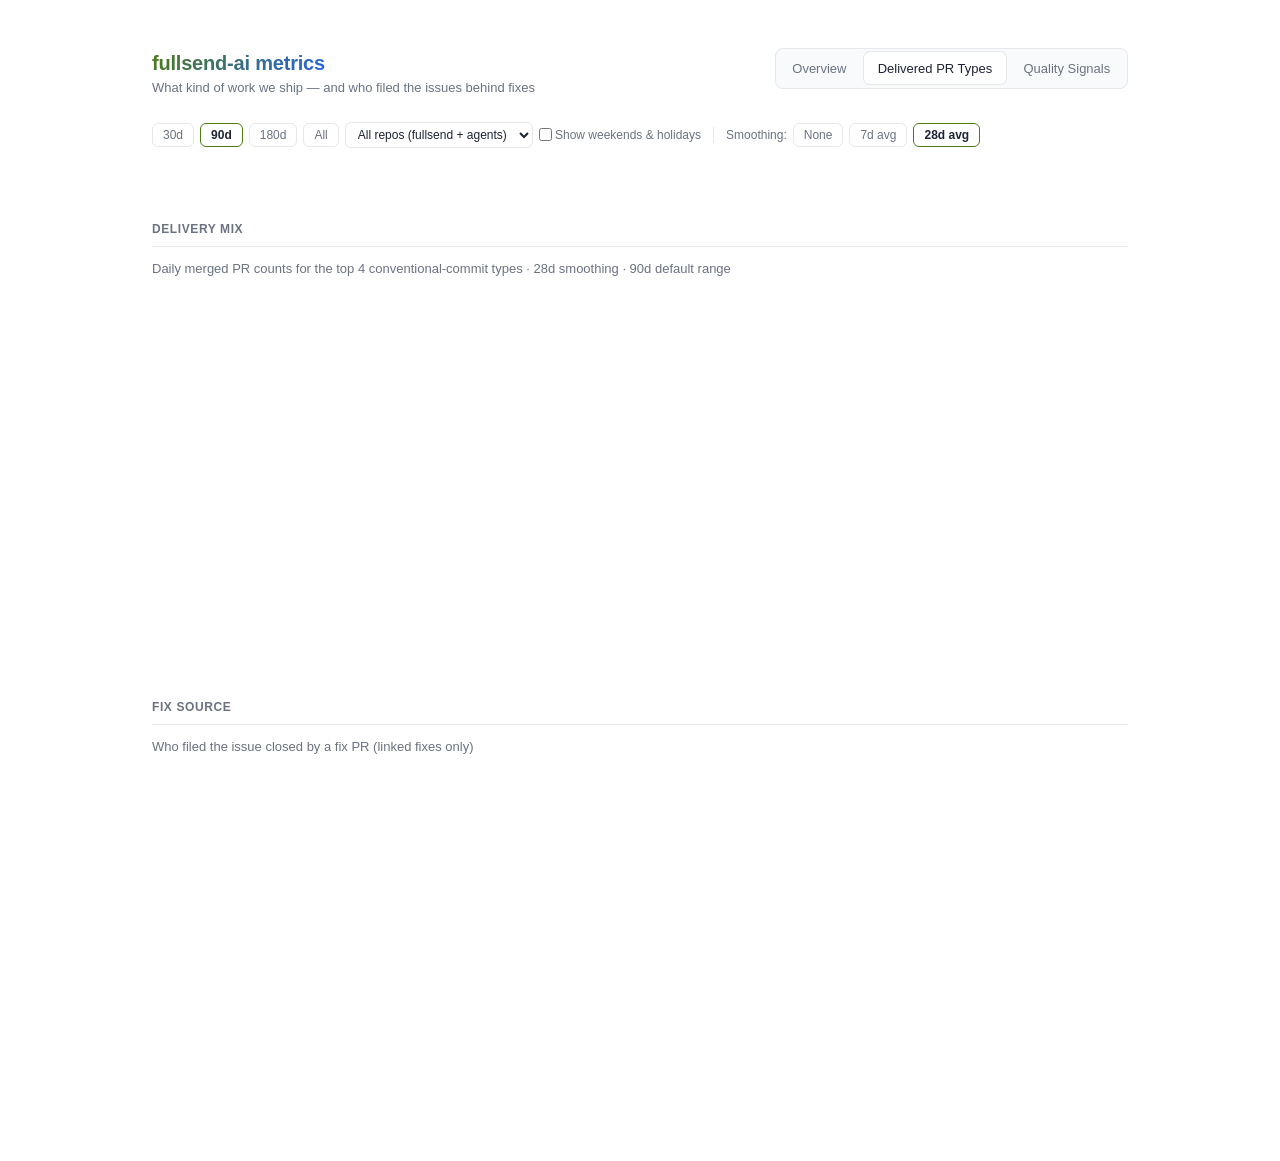
==== commit 93ef9e52: "feat: add quality signals dashboard tab Add daily PR-based fix and revert rate proxies for fullsend " ====
--- a/docs/delivered-pr-types.html
+++ b/docs/delivered-pr-types.html
@@ -16,6 +16,7 @@
     <nav class="page-tabs" aria-label="Dashboard sections">
       <a href="index.html">Overview</a>
       <a href="delivered-pr-types.html" class="active">Delivered PR Types</a>
+      <a href="quality.html">Quality Signals</a>
     </nav>
   </header>
 
--- a/docs/style.css
+++ b/docs/style.css
@@ -18,7 +18,11 @@
   --chart-3: #ff8f5c;
   --chart-4: #c4ff0e;
   --chart-5: #2dd4bf;
+  --type-docs: #9775fa;
+  --type-chore: #8e8e93;
+  --type-other: #5c5c5e;
   --radius: 10px;
+  --mono: "JetBrains Mono", "SFMono-Regular", Consolas, "Liberation Mono", monospace;
 }
 
 @media (prefers-color-scheme: light) {
@@ -38,6 +42,9 @@
     --chart-3: #f97316;
     --chart-4: #4d7c0f;
     --chart-5: #0d9488;
+    --type-docs: #7c3aed;
+    --type-chore: #6b7280;
+    --type-other: #9ca3af;
   }
 }
 
@@ -61,6 +68,282 @@
   padding: 3rem 2rem;
   max-width: 960px;
   margin: 0 auto;
+}
+
+body.page-delivered {
+  max-width: 1040px;
+}
+
+body.page-quality {
+  max-width: 1120px;
+}
+
+.quality-definition {
+  margin: 1rem 0;
+  color: var(--fg-light);
+  font-size: 0.85rem;
+}
+
+.quality-definition code {
+  color: var(--fg);
+  font-family: var(--mono);
+}
+
+.quality-breakdown h2 {
+  margin-bottom: 0.75rem;
+}
+
+.quality-row {
+  display: grid;
+  grid-template-columns: 1.5fr 1fr 1fr 1fr;
+  gap: 1rem;
+  align-items: center;
+  border-top: 1px solid var(--border);
+  padding: 0.7rem 0;
+  font-variant-numeric: tabular-nums;
+}
+
+.quality-row strong:nth-child(2) { color: var(--negative); }
+.quality-row strong:nth-child(3) { color: var(--chart-2); }
+
+.chart-focus {
+  stroke: var(--fg-light);
+  stroke-dasharray: 3 3;
+  opacity: 0.7;
+}
+
+@media (max-width: 680px) {
+  .quality-row { grid-template-columns: 1fr 1fr 1fr; }
+  .quality-row span:last-child { grid-column: 1 / -1; }
+}
+
+/* --- Top page tabs --- */
+
+.page-header {
+  display: flex;
+  flex-wrap: wrap;
+  align-items: flex-start;
+  justify-content: space-between;
+  gap: 1rem;
+  margin-bottom: 1.5rem;
+}
+
+.page-header .subtitle {
+  margin-bottom: 0;
+}
+
+.page-tabs {
+  display: flex;
+  gap: 0.25rem;
+  padding: 0.2rem;
+  background: var(--surface);
+  border: 1px solid var(--border);
+  border-radius: 8px;
+}
+
+.page-tabs a {
+  padding: 0.4rem 0.85rem;
+  border-radius: 6px;
+  font-size: 0.8125rem;
+  color: var(--fg-light);
+  text-decoration: none;
+  font-weight: 500;
+}
+
+.page-tabs a:hover {
+  color: var(--fg);
+}
+
+.page-tabs a.active {
+  background: var(--bg);
+  color: var(--fg);
+  box-shadow: 0 0 0 1px var(--border);
+}
+
+.stat-hero {
+  display: grid;
+  grid-template-columns: repeat(auto-fit, minmax(130px, 1fr));
+  gap: 0.75rem;
+  margin-bottom: 2rem;
+}
+
+.stat-hero .stat {
+  background: var(--surface);
+  border: 1px solid var(--border);
+  border-radius: 10px;
+  padding: 0.9rem 1rem;
+  text-align: center;
+}
+
+.stat-hero .val {
+  font-size: 1.6rem;
+  font-weight: 650;
+  font-variant-numeric: tabular-nums;
+  line-height: 1.15;
+}
+
+.stat-hero .lbl {
+  color: var(--fg-light);
+  font-size: 0.72rem;
+  margin-top: 0.3rem;
+}
+
+.fix-buckets {
+  display: grid;
+  grid-template-columns: repeat(3, 1fr);
+  gap: 0.85rem;
+  margin: 0.75rem 0 0.5rem;
+}
+
+@media (max-width: 720px) {
+  .fix-buckets { grid-template-columns: 1fr; }
+}
+
+.fix-bucket {
+  border: 1px solid var(--border);
+  border-radius: 12px;
+  padding: 1.15rem 1rem;
+  text-align: center;
+  background: var(--surface);
+}
+
+.fix-bucket.core { border-color: color-mix(in srgb, var(--chart-1) 45%, var(--border)); }
+.fix-bucket.external { border-color: color-mix(in srgb, var(--chart-5) 45%, var(--border)); }
+.fix-bucket.bot { border-color: color-mix(in srgb, var(--accent) 45%, var(--border)); }
+
+.fix-bucket .pct {
+  font-size: 2.25rem;
+  font-weight: 700;
+  line-height: 1;
+  font-variant-numeric: tabular-nums;
+}
+
+.fix-bucket.core .pct { color: var(--chart-1); }
+.fix-bucket.external .pct { color: var(--chart-5); }
+.fix-bucket.bot .pct { color: var(--accent); }
+
+.fix-bucket .label {
+  margin-top: 0.45rem;
+  font-size: 0.9rem;
+  font-weight: 550;
+}
+
+.fix-bucket .sub {
+  margin-top: 0.25rem;
+  font-size: 0.75rem;
+  color: var(--fg-light);
+}
+
+.period-grid {
+  display: grid;
+  grid-template-columns: repeat(3, 1fr);
+  gap: 0.85rem;
+}
+
+@media (max-width: 800px) {
+  .period-grid { grid-template-columns: 1fr; }
+}
+
+.period-card {
+  border: 1px solid var(--border);
+  border-radius: 12px;
+  padding: 1rem 1.1rem;
+  background: var(--surface);
+}
+
+.period-card .meta {
+  font-size: 0.75rem;
+  color: var(--fg-light);
+}
+
+.period-card .total {
+  font-size: 1.75rem;
+  font-weight: 700;
+  font-variant-numeric: tabular-nums;
+  margin-top: 0.15rem;
+}
+
+.period-card .sub {
+  font-size: 0.75rem;
+  color: var(--fg-light);
+  margin-bottom: 0.75rem;
+}
+
+.period-card .bar-row {
+  display: grid;
+  grid-template-columns: 42px 1fr 40px;
+  gap: 0.4rem;
+  align-items: center;
+  margin: 0.3rem 0;
+  font-size: 0.75rem;
+}
+
+.period-card .bar-label { color: var(--fg-light); font-family: ui-monospace, monospace; }
+.period-card .bar-track {
+  height: 6px;
+  background: var(--border);
+  border-radius: 3px;
+  overflow: hidden;
+}
+.period-card .bar-fill { height: 100%; border-radius: 3px; }
+.period-card .bar-pct {
+  text-align: right;
+  font-variant-numeric: tabular-nums;
+  color: var(--fg-light);
+}
+
+.period-card .fix-line {
+  margin-top: 0.75rem;
+  padding-top: 0.65rem;
+  border-top: 1px solid var(--border);
+  font-size: 0.72rem;
+  color: var(--fg-light);
+  line-height: 1.4;
+}
+
+.stat-hero .stat-wide {
+  grid-column: span 2;
+  text-align: left;
+}
+
+.stat-hero .val-sm {
+  font-size: 0.95rem;
+  font-weight: 600;
+  font-variant-numeric: tabular-nums;
+  line-height: 1.35;
+  margin-top: 0.15rem;
+}
+
+.chart-fix-follow {
+  margin-top: 1rem;
+  min-height: 260px;
+}
+
+.chart-tall #chart-pr-type {
+  min-height: 340px;
+}
+
+.chart-legend {
+  display: flex;
+  flex-wrap: wrap;
+  gap: 0.55rem 1rem;
+  margin-top: 0.65rem;
+  padding-left: 0.25rem;
+}
+
+.chart-legend-item {
+  display: inline-flex;
+  align-items: center;
+  gap: 0.35rem;
+  font-size: 0.75rem;
+  color: var(--fg-light);
+}
+
+.chart-legend-item .swatch {
+  width: 10px;
+  height: 10px;
+  border-radius: 2px;
+  flex-shrink: 0;
 }
 
 /* --- Floating ToC --- */
